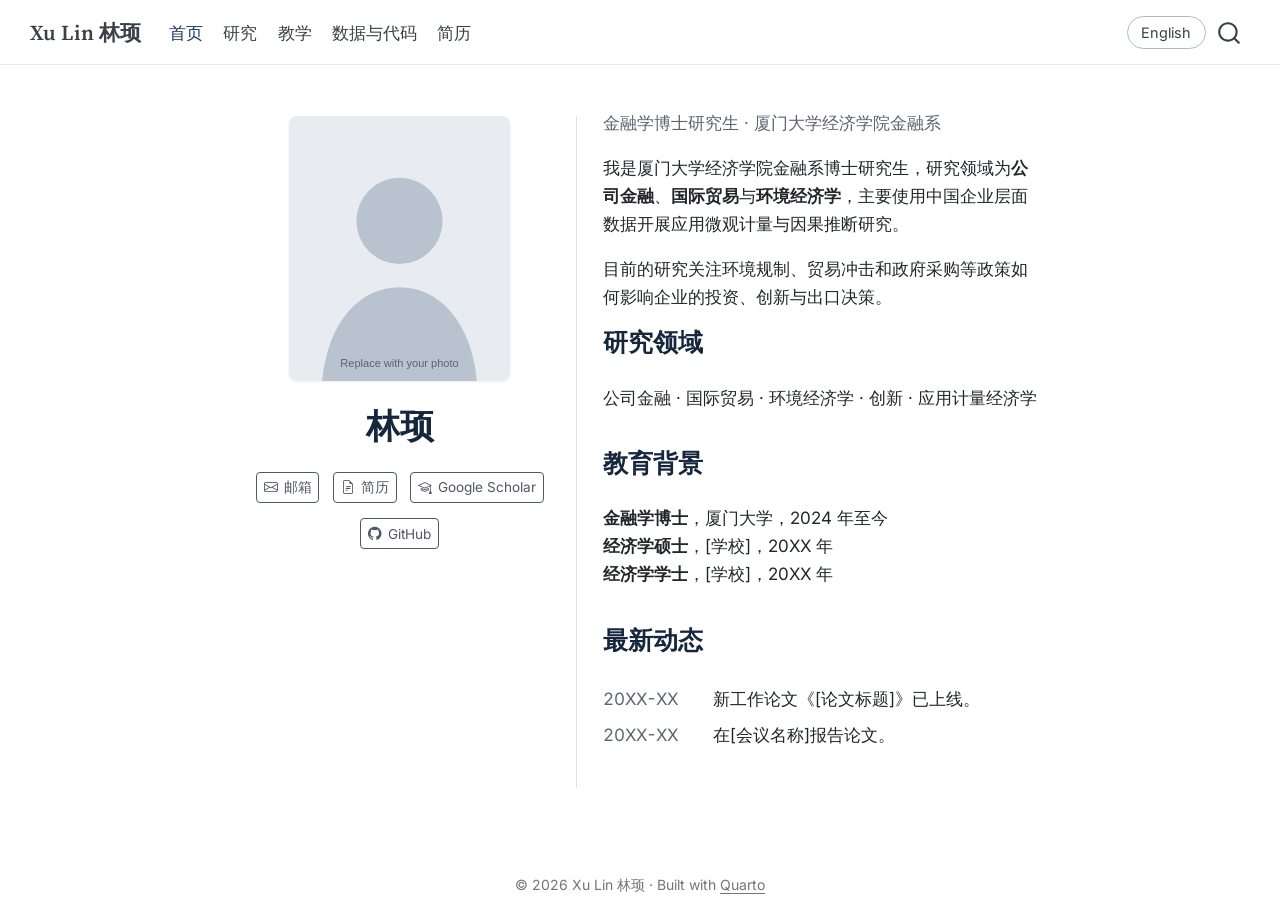
==== docs/zh/index.html @ 536146e5 "Initial version of personal academic website" ====
<!DOCTYPE html>
<html xmlns="http://www.w3.org/1999/xhtml" lang="zh-Hans" xml:lang="zh-Hans"><head>

<meta charset="utf-8">
<meta name="generator" content="quarto-1.7.32">

<meta name="viewport" content="width=device-width, initial-scale=1.0, user-scalable=yes">


<title>林顼 | 厦门大学金融系 – Xu Lin 林顼</title>
<style>
code{white-space: pre-wrap;}
span.smallcaps{font-variant: small-caps;}
div.columns{display: flex; gap: min(4vw, 1.5em);}
div.column{flex: auto; overflow-x: auto;}
div.hanging-indent{margin-left: 1.5em; text-indent: -1.5em;}
ul.task-list{list-style: none;}
ul.task-list li input[type="checkbox"] {
  width: 0.8em;
  margin: 0 0.8em 0.2em -1em; /* quarto-specific, see https://github.com/quarto-dev/quarto-cli/issues/4556 */ 
  vertical-align: middle;
}
</style>


<script src="../site_libs/quarto-nav/quarto-nav.js"></script>
<script src="../site_libs/quarto-nav/headroom.min.js"></script>
<script src="../site_libs/clipboard/clipboard.min.js"></script>
<script src="../site_libs/quarto-search/autocomplete.umd.js"></script>
<script src="../site_libs/quarto-search/fuse.min.js"></script>
<script src="../site_libs/quarto-search/quarto-search.js"></script>
<meta name="quarto:offset" content="../">
<link href="../images/favicon.svg" rel="icon" type="image/svg+xml">
<script src="../site_libs/quarto-html/quarto.js" type="module"></script>
<script src="../site_libs/quarto-html/tabsets/tabsets.js" type="module"></script>
<script src="../site_libs/quarto-html/popper.min.js"></script>
<script src="../site_libs/quarto-html/tippy.umd.min.js"></script>
<link href="../site_libs/quarto-html/tippy.css" rel="stylesheet">
<link href="../site_libs/quarto-html/quarto-syntax-highlighting-37eea08aefeeee20ff55810ff984fec1.css" rel="stylesheet" id="quarto-text-highlighting-styles">
<script src="../site_libs/bootstrap/bootstrap.min.js"></script>
<link href="../site_libs/bootstrap/bootstrap-icons.css" rel="stylesheet">
<link href="../site_libs/bootstrap/bootstrap-722d9819076e2d762ca7014f597d52ab.min.css" rel="stylesheet" append-hash="true" id="quarto-bootstrap" data-mode="light">
<script id="quarto-search-options" type="application/json">{
  "location": "navbar",
  "copy-button": false,
  "collapse-after": 3,
  "panel-placement": "end",
  "type": "overlay",
  "limit": 50,
  "keyboard-shortcut": [
    "f",
    "/",
    "s"
  ],
  "show-item-context": false,
  "language": {
    "search-no-results-text": "没有结果",
    "search-matching-documents-text": "匹配的文档",
    "search-copy-link-title": "复制搜索链接",
    "search-hide-matches-text": "隐藏其它匹配结果",
    "search-more-match-text": "更多匹配结果",
    "search-more-matches-text": "更多匹配结果",
    "search-clear-button-title": "清除",
    "search-text-placeholder": "",
    "search-detached-cancel-button-title": "取消",
    "search-submit-button-title": "提交",
    "search-label": "搜索"
  }
}</script>
<style>html{ scroll-behavior: smooth; }</style>


</head>

<body class="nav-fixed fullcontent quarto-light">

<div id="quarto-search-results"></div>
  <header id="quarto-header" class="headroom fixed-top">
    <nav class="navbar navbar-expand-lg " data-bs-theme="dark">
      <div class="navbar-container container-fluid">
      <div class="navbar-brand-container mx-auto">
    <a class="navbar-brand" href="../index.html">
    <span class="navbar-title">Xu Lin 林顼</span>
    </a>
  </div>
            <div id="quarto-search" class="" title="搜索"></div>
          <button class="navbar-toggler" type="button" data-bs-toggle="collapse" data-bs-target="#navbarCollapse" aria-controls="navbarCollapse" role="menu" aria-expanded="false" aria-label="展开或折叠导航栏" onclick="if (window.quartoToggleHeadroom) { window.quartoToggleHeadroom(); }">
  <span class="navbar-toggler-icon"></span>
</button>
          <div class="collapse navbar-collapse" id="navbarCollapse">
            <ul class="navbar-nav navbar-nav-scroll me-auto">
  <li class="nav-item">
    <a class="nav-link" href="../index.html"> 
<span class="menu-text">Home</span></a>
  </li>  
  <li class="nav-item">
    <a class="nav-link" href="../research.html"> 
<span class="menu-text">Research</span></a>
  </li>  
  <li class="nav-item">
    <a class="nav-link" href="../teaching.html"> 
<span class="menu-text">Teaching</span></a>
  </li>  
  <li class="nav-item">
    <a class="nav-link" href="../code.html"> 
<span class="menu-text">Data &amp; Code</span></a>
  </li>  
  <li class="nav-item">
    <a class="nav-link" href="../cv.html"> 
<span class="menu-text">CV</span></a>
  </li>  
  <li class="nav-item">
    <a class="nav-link active" href="../zh/index.html" aria-current="page"> 
<span class="menu-text">首页</span></a>
  </li>  
  <li class="nav-item">
    <a class="nav-link" href="../zh/research.html"> 
<span class="menu-text">研究</span></a>
  </li>  
  <li class="nav-item">
    <a class="nav-link" href="../zh/teaching.html"> 
<span class="menu-text">教学</span></a>
  </li>  
  <li class="nav-item">
    <a class="nav-link" href="../zh/code.html"> 
<span class="menu-text">数据与代码</span></a>
  </li>  
  <li class="nav-item">
    <a class="nav-link" href="../zh/cv.html"> 
<span class="menu-text">简历</span></a>
  </li>  
</ul>
            <ul class="navbar-nav navbar-nav-scroll ms-auto">
  <li class="nav-item">
    <a class="nav-link" href="../zh/index.html#lang-zh"> 
<span class="menu-text">中文</span></a>
  </li>  
  <li class="nav-item">
    <a class="nav-link" href="../index.html#lang-en"> 
<span class="menu-text">English</span></a>
  </li>  
</ul>
          </div> <!-- /navcollapse -->
            <div class="quarto-navbar-tools">
</div>
      </div> <!-- /container-fluid -->
    </nav>
</header>
<!-- content -->
<div id="quarto-content" class="quarto-container page-columns page-rows-contents page-layout-article page-navbar">
<!-- sidebar -->
<!-- margin-sidebar -->
    
<!-- main -->
<div class="quarto-about-trestles">
  <div class="about-entity">
    <img src="../images/profile.svg" class="about-image
  rectangle " style="width: 13em;">
<header id="title-block-header" class="quarto-title-block default">
<div class="quarto-title">
<h1 class="title">林顼</h1>
</div>
<div class="quarto-title-meta">
  </div>
</header>
    <div class="about-links">
  <a href="mailto:your-email@stu.xmu.edu.cn" class="about-link" rel="" target="">
    <i class="bi bi-envelope"></i>
     <span class="about-link-text">邮箱</span>
  </a>
  <a href="/../files/cv-zh.pdf" class="about-link" rel="" target="">
    <i class="bi bi-file-earmark-text"></i>
     <span class="about-link-text">简历</span>
  </a>
  <a href="https://scholar.google.com/" class="about-link" rel="" target="">
    <i class="bi bi-mortarboard"></i>
     <span class="about-link-text">Google Scholar</span>
  </a>
  <a href="https://github.com/" class="about-link" rel="" target="">
    <i class="bi bi-github"></i>
     <span class="about-link-text">GitHub</span>
  </a>
</div>
  </div>
  <div class="about-contents"><main class="content" id="quarto-document-content">
<div class="role">
<p>金融学博士研究生 · 厦门大学经济学院金融系</p>
</div>
<p>我是厦门大学经济学院金融系博士研究生，研究领域为<strong>公司金融</strong>、<strong>国际贸易</strong>与<strong>环境经济学</strong>，主要使用中国企业层面数据开展应用微观计量与因果推断研究。</p>
<!-- 用两三句话介绍你的研究问题和方法。下面是写法示例，可以直接改。 -->
<p>目前的研究关注环境规制、贸易冲击和政府采购等政策如何影响企业的投资、创新与出口决策。</p>
<section id="研究领域" class="level2">
<h2 data-anchor-id="研究领域">研究领域</h2>
<p>公司金融 · 国际贸易 · 环境经济学 · 创新 · 应用计量经济学</p>
</section>
<section id="教育背景" class="level2">
<h2 data-anchor-id="教育背景">教育背景</h2>
<p><strong>金融学博士</strong>，厦门大学，2024 年至今<br>
<strong>经济学硕士</strong>，[学校]，20XX 年<br>
<strong>经济学学士</strong>，[学校]，20XX 年</p>
</section>
<section id="最新动态" class="level2 news">
<h2 data-anchor-id="最新动态">最新动态</h2>
<ul>
<li><span class="date">20XX-XX</span> 新工作论文《[论文标题]》已上线。</li>
<li><span class="date">20XX-XX</span> 在[会议名称]报告论文。</li>
</ul>
</section>


</main></div>
</div>
 <!-- /main -->
<script>
// 语言切换：把「中文 / English」按钮指向当前页面的另一语言版本
// 例：/research.html <-> /zh/research.html
// 按钮的 href 保留 #lang-zh / #lang-en 标记，供 styles.scss 识别；目标页面会忽略这个标记。
(function () {
  var m = window.location.pathname.match(/^(.*?\/)(zh\/)?([^\/]*)$/);
  if (!m) return;
  var base = m[1], page = m[3] || "index.html";
  document.querySelectorAll('.navbar a.nav-link[href*="#lang-zh"]').forEach(function (a) {
    a.href = base + "zh/" + page + "#lang-zh"; a.title = "中文版"; a.lang = "zh";
  });
  document.querySelectorAll('.navbar a.nav-link[href*="#lang-en"]').forEach(function (a) {
    a.href = base + page + "#lang-en"; a.title = "English version"; a.lang = "en";
  });
})();
</script>
<script id="quarto-html-after-body" type="application/javascript">
  window.document.addEventListener("DOMContentLoaded", function (event) {
    const isCodeAnnotation = (el) => {
      for (const clz of el.classList) {
        if (clz.startsWith('code-annotation-')) {                     
          return true;
        }
      }
      return false;
    }
    const onCopySuccess = function(e) {
      // button target
      const button = e.trigger;
      // don't keep focus
      button.blur();
      // flash "checked"
      button.classList.add('code-copy-button-checked');
      var currentTitle = button.getAttribute("title");
      button.setAttribute("title", "已复制");
      let tooltip;
      if (window.bootstrap) {
        button.setAttribute("data-bs-toggle", "tooltip");
        button.setAttribute("data-bs-placement", "left");
        button.setAttribute("data-bs-title", "已复制");
        tooltip = new bootstrap.Tooltip(button, 
          { trigger: "manual", 
            customClass: "code-copy-button-tooltip",
            offset: [0, -8]});
        tooltip.show();    
      }
      setTimeout(function() {
        if (tooltip) {
          tooltip.hide();
          button.removeAttribute("data-bs-title");
          button.removeAttribute("data-bs-toggle");
          button.removeAttribute("data-bs-placement");
        }
        button.setAttribute("title", currentTitle);
        button.classList.remove('code-copy-button-checked');
      }, 1000);
      // clear code selection
      e.clearSelection();
    }
    const getTextToCopy = function(trigger) {
        const codeEl = trigger.previousElementSibling.cloneNode(true);
        for (const childEl of codeEl.children) {
          if (isCodeAnnotation(childEl)) {
            childEl.remove();
          }
        }
        return codeEl.innerText;
    }
    const clipboard = new window.ClipboardJS('.code-copy-button:not([data-in-quarto-modal])', {
      text: getTextToCopy
    });
    clipboard.on('success', onCopySuccess);
    if (window.document.getElementById('quarto-embedded-source-code-modal')) {
      const clipboardModal = new window.ClipboardJS('.code-copy-button[data-in-quarto-modal]', {
        text: getTextToCopy,
        container: window.document.getElementById('quarto-embedded-source-code-modal')
      });
      clipboardModal.on('success', onCopySuccess);
    }
      var localhostRegex = new RegExp(/^(?:http|https):\/\/localhost\:?[0-9]*\//);
      var mailtoRegex = new RegExp(/^mailto:/);
        var filterRegex = new RegExp('/' + window.location.host + '/');
      var isInternal = (href) => {
          return filterRegex.test(href) || localhostRegex.test(href) || mailtoRegex.test(href);
      }
      // Inspect non-navigation links and adorn them if external
     var links = window.document.querySelectorAll('a[href]:not(.nav-link):not(.navbar-brand):not(.toc-action):not(.sidebar-link):not(.sidebar-item-toggle):not(.pagination-link):not(.no-external):not([aria-hidden]):not(.dropdown-item):not(.quarto-navigation-tool):not(.about-link)');
      for (var i=0; i<links.length; i++) {
        const link = links[i];
        if (!isInternal(link.href)) {
          // undo the damage that might have been done by quarto-nav.js in the case of
          // links that we want to consider external
          if (link.dataset.originalHref !== undefined) {
            link.href = link.dataset.originalHref;
          }
        }
      }
    function tippyHover(el, contentFn, onTriggerFn, onUntriggerFn) {
      const config = {
        allowHTML: true,
        maxWidth: 500,
        delay: 100,
        arrow: false,
        appendTo: function(el) {
            return el.parentElement;
        },
        interactive: true,
        interactiveBorder: 10,
        theme: 'quarto',
        placement: 'bottom-start',
      };
      if (contentFn) {
        config.content = contentFn;
      }
      if (onTriggerFn) {
        config.onTrigger = onTriggerFn;
      }
      if (onUntriggerFn) {
        config.onUntrigger = onUntriggerFn;
      }
      window.tippy(el, config); 
    }
    const noterefs = window.document.querySelectorAll('a[role="doc-noteref"]');
    for (var i=0; i<noterefs.length; i++) {
      const ref = noterefs[i];
      tippyHover(ref, function() {
        // use id or data attribute instead here
        let href = ref.getAttribute('data-footnote-href') || ref.getAttribute('href');
        try { href = new URL(href).hash; } catch {}
        const id = href.replace(/^#\/?/, "");
        const note = window.document.getElementById(id);
        if (note) {
          return note.innerHTML;
        } else {
          return "";
        }
      });
    }
    const xrefs = window.document.querySelectorAll('a.quarto-xref');
    const processXRef = (id, note) => {
      // Strip column container classes
      const stripColumnClz = (el) => {
        el.classList.remove("page-full", "page-columns");
        if (el.children) {
          for (const child of el.children) {
            stripColumnClz(child);
          }
        }
      }
      stripColumnClz(note)
      if (id === null || id.startsWith('sec-')) {
        // Special case sections, only their first couple elements
        const container = document.createElement("div");
        if (note.children && note.children.length > 2) {
          container.appendChild(note.children[0].cloneNode(true));
          for (let i = 1; i < note.children.length; i++) {
            const child = note.children[i];
            if (child.tagName === "P" && child.innerText === "") {
              continue;
            } else {
              container.appendChild(child.cloneNode(true));
              break;
            }
          }
          if (window.Quarto?.typesetMath) {
            window.Quarto.typesetMath(container);
          }
          return container.innerHTML
        } else {
          if (window.Quarto?.typesetMath) {
            window.Quarto.typesetMath(note);
          }
          return note.innerHTML;
        }
      } else {
        // Remove any anchor links if they are present
        const anchorLink = note.querySelector('a.anchorjs-link');
        if (anchorLink) {
          anchorLink.remove();
        }
        if (window.Quarto?.typesetMath) {
          window.Quarto.typesetMath(note);
        }
        if (note.classList.contains("callout")) {
          return note.outerHTML;
        } else {
          return note.innerHTML;
        }
      }
    }
    for (var i=0; i<xrefs.length; i++) {
      const xref = xrefs[i];
      tippyHover(xref, undefined, function(instance) {
        instance.disable();
        let url = xref.getAttribute('href');
        let hash = undefined; 
        if (url.startsWith('#')) {
          hash = url;
        } else {
          try { hash = new URL(url).hash; } catch {}
        }
        if (hash) {
          const id = hash.replace(/^#\/?/, "");
          const note = window.document.getElementById(id);
          if (note !== null) {
            try {
              const html = processXRef(id, note.cloneNode(true));
              instance.setContent(html);
            } finally {
              instance.enable();
              instance.show();
            }
          } else {
            // See if we can fetch this
            fetch(url.split('#')[0])
            .then(res => res.text())
            .then(html => {
              const parser = new DOMParser();
              const htmlDoc = parser.parseFromString(html, "text/html");
              const note = htmlDoc.getElementById(id);
              if (note !== null) {
                const html = processXRef(id, note);
                instance.setContent(html);
              } 
            }).finally(() => {
              instance.enable();
              instance.show();
            });
          }
        } else {
          // See if we can fetch a full url (with no hash to target)
          // This is a special case and we should probably do some content thinning / targeting
          fetch(url)
          .then(res => res.text())
          .then(html => {
            const parser = new DOMParser();
            const htmlDoc = parser.parseFromString(html, "text/html");
            const note = htmlDoc.querySelector('main.content');
            if (note !== null) {
              // This should only happen for chapter cross references
              // (since there is no id in the URL)
              // remove the first header
              if (note.children.length > 0 && note.children[0].tagName === "HEADER") {
                note.children[0].remove();
              }
              const html = processXRef(null, note);
              instance.setContent(html);
            } 
          }).finally(() => {
            instance.enable();
            instance.show();
          });
        }
      }, function(instance) {
      });
    }
        let selectedAnnoteEl;
        const selectorForAnnotation = ( cell, annotation) => {
          let cellAttr = 'data-code-cell="' + cell + '"';
          let lineAttr = 'data-code-annotation="' +  annotation + '"';
          const selector = 'span[' + cellAttr + '][' + lineAttr + ']';
          return selector;
        }
        const selectCodeLines = (annoteEl) => {
          const doc = window.document;
          const targetCell = annoteEl.getAttribute("data-target-cell");
          const targetAnnotation = annoteEl.getAttribute("data-target-annotation");
          const annoteSpan = window.document.querySelector(selectorForAnnotation(targetCell, targetAnnotation));
          const lines = annoteSpan.getAttribute("data-code-lines").split(",");
          const lineIds = lines.map((line) => {
            return targetCell + "-" + line;
          })
          let top = null;
          let height = null;
          let parent = null;
          if (lineIds.length > 0) {
              //compute the position of the single el (top and bottom and make a div)
              const el = window.document.getElementById(lineIds[0]);
              top = el.offsetTop;
              height = el.offsetHeight;
              parent = el.parentElement.parentElement;
            if (lineIds.length > 1) {
              const lastEl = window.document.getElementById(lineIds[lineIds.length - 1]);
              const bottom = lastEl.offsetTop + lastEl.offsetHeight;
              height = bottom - top;
            }
            if (top !== null && height !== null && parent !== null) {
              // cook up a div (if necessary) and position it 
              let div = window.document.getElementById("code-annotation-line-highlight");
              if (div === null) {
                div = window.document.createElement("div");
                div.setAttribute("id", "code-annotation-line-highlight");
                div.style.position = 'absolute';
                parent.appendChild(div);
              }
              div.style.top = top - 2 + "px";
              div.style.height = height + 4 + "px";
              div.style.left = 0;
              let gutterDiv = window.document.getElementById("code-annotation-line-highlight-gutter");
              if (gutterDiv === null) {
                gutterDiv = window.document.createElement("div");
                gutterDiv.setAttribute("id", "code-annotation-line-highlight-gutter");
                gutterDiv.style.position = 'absolute';
                const codeCell = window.document.getElementById(targetCell);
                const gutter = codeCell.querySelector('.code-annotation-gutter');
                gutter.appendChild(gutterDiv);
              }
              gutterDiv.style.top = top - 2 + "px";
              gutterDiv.style.height = height + 4 + "px";
            }
            selectedAnnoteEl = annoteEl;
          }
        };
        const unselectCodeLines = () => {
          const elementsIds = ["code-annotation-line-highlight", "code-annotation-line-highlight-gutter"];
          elementsIds.forEach((elId) => {
            const div = window.document.getElementById(elId);
            if (div) {
              div.remove();
            }
          });
          selectedAnnoteEl = undefined;
        };
          // Handle positioning of the toggle
      window.addEventListener(
        "resize",
        throttle(() => {
          elRect = undefined;
          if (selectedAnnoteEl) {
            selectCodeLines(selectedAnnoteEl);
          }
        }, 10)
      );
      function throttle(fn, ms) {
      let throttle = false;
      let timer;
        return (...args) => {
          if(!throttle) { // first call gets through
              fn.apply(this, args);
              throttle = true;
          } else { // all the others get throttled
              if(timer) clearTimeout(timer); // cancel #2
              timer = setTimeout(() => {
                fn.apply(this, args);
                timer = throttle = false;
              }, ms);
          }
        };
      }
        // Attach click handler to the DT
        const annoteDls = window.document.querySelectorAll('dt[data-target-cell]');
        for (const annoteDlNode of annoteDls) {
          annoteDlNode.addEventListener('click', (event) => {
            const clickedEl = event.target;
            if (clickedEl !== selectedAnnoteEl) {
              unselectCodeLines();
              const activeEl = window.document.querySelector('dt[data-target-cell].code-annotation-active');
              if (activeEl) {
                activeEl.classList.remove('code-annotation-active');
              }
              selectCodeLines(clickedEl);
              clickedEl.classList.add('code-annotation-active');
            } else {
              // Unselect the line
              unselectCodeLines();
              clickedEl.classList.remove('code-annotation-active');
            }
          });
        }
    const findCites = (el) => {
      const parentEl = el.parentElement;
      if (parentEl) {
        const cites = parentEl.dataset.cites;
        if (cites) {
          return {
            el,
            cites: cites.split(' ')
          };
        } else {
          return findCites(el.parentElement)
        }
      } else {
        return undefined;
      }
    };
    var bibliorefs = window.document.querySelectorAll('a[role="doc-biblioref"]');
    for (var i=0; i<bibliorefs.length; i++) {
      const ref = bibliorefs[i];
      const citeInfo = findCites(ref);
      if (citeInfo) {
        tippyHover(citeInfo.el, function() {
          var popup = window.document.createElement('div');
          citeInfo.cites.forEach(function(cite) {
            var citeDiv = window.document.createElement('div');
            citeDiv.classList.add('hanging-indent');
            citeDiv.classList.add('csl-entry');
            var biblioDiv = window.document.getElementById('ref-' + cite);
            if (biblioDiv) {
              citeDiv.innerHTML = biblioDiv.innerHTML;
            }
            popup.appendChild(citeDiv);
          });
          return popup.innerHTML;
        });
      }
    }
  });
  </script>
</div> <!-- /content -->
<footer class="footer">
  <div class="nav-footer">
    <div class="nav-footer-left">
      &nbsp;
    </div>   
    <div class="nav-footer-center">
<p>© 2026 Xu Lin 林顼 · Built with <a href="https://quarto.org">Quarto</a></p>
</div>
    <div class="nav-footer-right">
      &nbsp;
    </div>
  </div>
</footer>




<script src="../site_libs/quarto-html/zenscroll-min.js"></script>
</body></html>
---- docs/site_libs/quarto-html/tippy.css ----
.tippy-box[data-animation=fade][data-state=hidden]{opacity:0}[data-tippy-root]{max-width:calc(100vw - 10px)}.tippy-box{position:relative;background-color:#333;color:#fff;border-radius:4px;font-size:14px;line-height:1.4;white-space:normal;outline:0;transition-property:transform,visibility,opacity}.tippy-box[data-placement^=top]>.tippy-arrow{bottom:0}.tippy-box[data-placement^=top]>.tippy-arrow:before{bottom:-7px;left:0;border-width:8px 8px 0;border-top-color:initial;transform-origin:center top}.tippy-box[data-placement^=bottom]>.tippy-arrow{top:0}.tippy-box[data-placement^=bottom]>.tippy-arrow:before{top:-7px;left:0;border-width:0 8px 8px;border-bottom-color:initial;transform-origin:center bottom}.tippy-box[data-placement^=left]>.tippy-arrow{right:0}.tippy-box[data-placement^=left]>.tippy-arrow:before{border-width:8px 0 8px 8px;border-left-color:initial;right:-7px;transform-origin:center left}.tippy-box[data-placement^=right]>.tippy-arrow{left:0}.tippy-box[data-placement^=right]>.tippy-arrow:before{left:-7px;border-width:8px 8px 8px 0;border-right-color:initial;transform-origin:center right}.tippy-box[data-inertia][data-state=visible]{transition-timing-function:cubic-bezier(.54,1.5,.38,1.11)}.tippy-arrow{width:16px;height:16px;color:#333}.tippy-arrow:before{content:"";position:absolute;border-color:transparent;border-style:solid}.tippy-content{position:relative;padding:5px 9px;z-index:1}
---- docs/site_libs/quarto-html/quarto-syntax-highlighting-37eea08aefeeee20ff55810ff984fec1.css ----
/* quarto syntax highlight colors */
:root {
  --quarto-hl-ot-color: #003B4F;
  --quarto-hl-at-color: #657422;
  --quarto-hl-ss-color: #20794D;
  --quarto-hl-an-color: #5E5E5E;
  --quarto-hl-fu-color: #4758AB;
  --quarto-hl-st-color: #20794D;
  --quarto-hl-cf-color: #003B4F;
  --quarto-hl-op-color: #5E5E5E;
  --quarto-hl-er-color: #AD0000;
  --quarto-hl-bn-color: #AD0000;
  --quarto-hl-al-color: #AD0000;
  --quarto-hl-va-color: #111111;
  --quarto-hl-bu-color: inherit;
  --quarto-hl-ex-color: inherit;
  --quarto-hl-pp-color: #AD0000;
  --quarto-hl-in-color: #5E5E5E;
  --quarto-hl-vs-color: #20794D;
  --quarto-hl-wa-color: #5E5E5E;
  --quarto-hl-do-color: #5E5E5E;
  --quarto-hl-im-color: #00769E;
  --quarto-hl-ch-color: #20794D;
  --quarto-hl-dt-color: #AD0000;
  --quarto-hl-fl-color: #AD0000;
  --quarto-hl-co-color: #5E5E5E;
  --quarto-hl-cv-color: #5E5E5E;
  --quarto-hl-cn-color: #8f5902;
  --quarto-hl-sc-color: #5E5E5E;
  --quarto-hl-dv-color: #AD0000;
  --quarto-hl-kw-color: #003B4F;
}

/* other quarto variables */
:root {
  --quarto-font-monospace: SFMono-Regular, Menlo, Monaco, Consolas, "Liberation Mono", "Courier New", monospace;
}

/* syntax highlight based on Pandoc's rules */
pre > code.sourceCode > span {
  color: #003B4F;
}

code.sourceCode > span {
  color: #003B4F;
}

div.sourceCode,
div.sourceCode pre.sourceCode {
  color: #003B4F;
}

/* Normal */
code span {
  color: #003B4F;
}

/* Alert */
code span.al {
  color: #AD0000;
  font-style: inherit;
}

/* Annotation */
code span.an {
  color: #5E5E5E;
  font-style: inherit;
}

/* Attribute */
code span.at {
  color: #657422;
  font-style: inherit;
}

/* BaseN */
code span.bn {
  color: #AD0000;
  font-style: inherit;
}

/* BuiltIn */
code span.bu {
  font-style: inherit;
}

/* ControlFlow */
code span.cf {
  color: #003B4F;
  font-weight: bold;
  font-style: inherit;
}

/* Char */
code span.ch {
  color: #20794D;
  font-style: inherit;
}

/* Constant */
code span.cn {
  color: #8f5902;
  font-style: inherit;
}

/* Comment */
code span.co {
  color: #5E5E5E;
  font-style: inherit;
}

/* CommentVar */
code span.cv {
  color: #5E5E5E;
  font-style: italic;
}

/* Documentation */
code span.do {
  color: #5E5E5E;
  font-style: italic;
}

/* DataType */
code span.dt {
  color: #AD0000;
  font-style: inherit;
}

/* DecVal */
code span.dv {
  color: #AD0000;
  font-style: inherit;
}

/* Error */
code span.er {
  color: #AD0000;
  font-style: inherit;
}

/* Extension */
code span.ex {
  font-style: inherit;
}

/* Float */
code span.fl {
  color: #AD0000;
  font-style: inherit;
}

/* Function */
code span.fu {
  color: #4758AB;
  font-style: inherit;
}

/* Import */
code span.im {
  color: #00769E;
  font-style: inherit;
}

/* Information */
code span.in {
  color: #5E5E5E;
  font-style: inherit;
}

/* Keyword */
code span.kw {
  color: #003B4F;
  font-weight: bold;
  font-style: inherit;
}

/* Operator */
code span.op {
  color: #5E5E5E;
  font-style: inherit;
}

/* Other */
code span.ot {
  color: #003B4F;
  font-style: inherit;
}

/* Preprocessor */
code span.pp {
  color: #AD0000;
  font-style: inherit;
}

/* SpecialChar */
code span.sc {
  color: #5E5E5E;
  font-style: inherit;
}

/* SpecialString */
code span.ss {
  color: #20794D;
  font-style: inherit;
}

/* String */
code span.st {
  color: #20794D;
  font-style: inherit;
}

/* Variable */
code span.va {
  color: #111111;
  font-style: inherit;
}

/* VerbatimString */
code span.vs {
  color: #20794D;
  font-style: inherit;
}

/* Warning */
code span.wa {
  color: #5E5E5E;
  font-style: italic;
}

.prevent-inlining {
  content: "</";
}

/*# sourceMappingURL=27d3d809615f7771493d095567f04340.css.map */
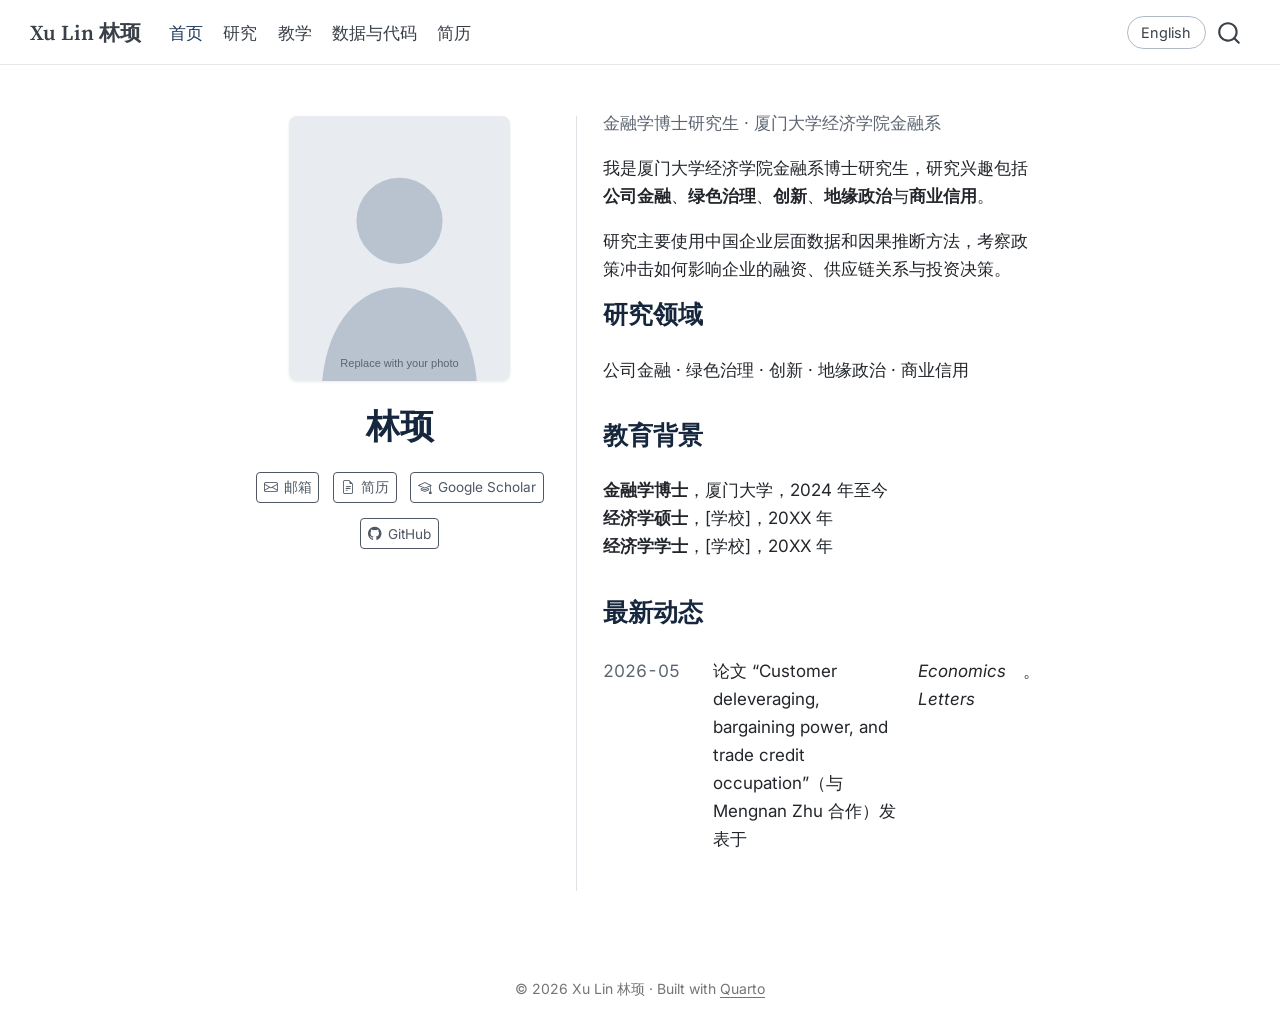
==== commit cf3abccc: "Add Economics Letters publication and update research interests" ====
--- a/docs/zh/index.html
+++ b/docs/zh/index.html
@@ -176,7 +176,7 @@
     <i class="bi bi-mortarboard"></i>
      <span class="about-link-text">Google Scholar</span>
   </a>
-  <a href="https://github.com/" class="about-link" rel="" target="">
+  <a href="https://github.com/linixity" class="about-link" rel="" target="">
     <i class="bi bi-github"></i>
      <span class="about-link-text">GitHub</span>
   </a>
@@ -186,12 +186,12 @@
 <div class="role">
 <p>金融学博士研究生 · 厦门大学经济学院金融系</p>
 </div>
-<p>我是厦门大学经济学院金融系博士研究生，研究领域为<strong>公司金融</strong>、<strong>国际贸易</strong>与<strong>环境经济学</strong>，主要使用中国企业层面数据开展应用微观计量与因果推断研究。</p>
+<p>我是厦门大学经济学院金融系博士研究生，研究兴趣包括<strong>公司金融</strong>、<strong>绿色治理</strong>、<strong>创新</strong>、<strong>地缘政治</strong>与<strong>商业信用</strong>。</p>
 <!-- 用两三句话介绍你的研究问题和方法。下面是写法示例，可以直接改。 -->
-<p>目前的研究关注环境规制、贸易冲击和政府采购等政策如何影响企业的投资、创新与出口决策。</p>
+<p>研究主要使用中国企业层面数据和因果推断方法，考察政策冲击如何影响企业的融资、供应链关系与投资决策。</p>
 <section id="研究领域" class="level2">
 <h2 data-anchor-id="研究领域">研究领域</h2>
-<p>公司金融 · 国际贸易 · 环境经济学 · 创新 · 应用计量经济学</p>
+<p>公司金融 · 绿色治理 · 创新 · 地缘政治 · 商业信用</p>
 </section>
 <section id="教育背景" class="level2">
 <h2 data-anchor-id="教育背景">教育背景</h2>
@@ -202,8 +202,7 @@
 <section id="最新动态" class="level2 news">
 <h2 data-anchor-id="最新动态">最新动态</h2>
 <ul>
-<li><span class="date">20XX-XX</span> 新工作论文《[论文标题]》已上线。</li>
-<li><span class="date">20XX-XX</span> 在[会议名称]报告论文。</li>
+<li><span class="date">2026-05</span> 论文 “Customer deleveraging, bargaining power, and trade credit occupation”（与 Mengnan Zhu 合作）发表于 <em>Economics Letters</em>。</li>
 </ul>
 </section>
 
@@ -292,7 +291,7 @@
     }
       var localhostRegex = new RegExp(/^(?:http|https):\/\/localhost\:?[0-9]*\//);
       var mailtoRegex = new RegExp(/^mailto:/);
-        var filterRegex = new RegExp('/' + window.location.host + '/');
+        var filterRegex = new RegExp("https:\/\/linixity\.github\.io");
       var isInternal = (href) => {
           return filterRegex.test(href) || localhostRegex.test(href) || mailtoRegex.test(href);
       }
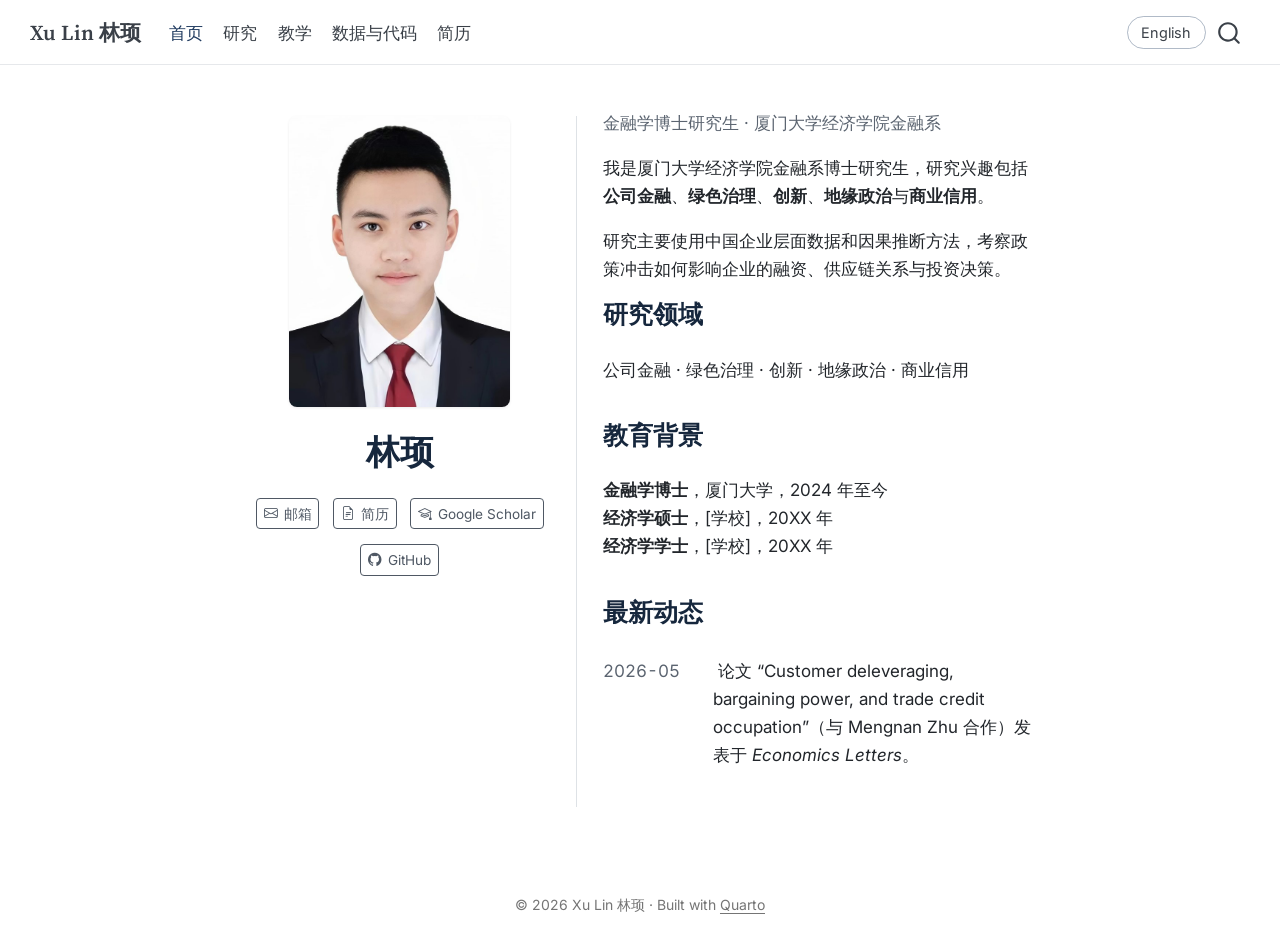
==== commit a5aaf9a5: "Add profile photo, email, and fix news layout" ====
--- a/docs/zh/index.html
+++ b/docs/zh/index.html
@@ -39,7 +39,7 @@
 <link href="../site_libs/quarto-html/quarto-syntax-highlighting-37eea08aefeeee20ff55810ff984fec1.css" rel="stylesheet" id="quarto-text-highlighting-styles">
 <script src="../site_libs/bootstrap/bootstrap.min.js"></script>
 <link href="../site_libs/bootstrap/bootstrap-icons.css" rel="stylesheet">
-<link href="../site_libs/bootstrap/bootstrap-722d9819076e2d762ca7014f597d52ab.min.css" rel="stylesheet" append-hash="true" id="quarto-bootstrap" data-mode="light">
+<link href="../site_libs/bootstrap/bootstrap-3d5f1d3b222dee1b0be355c22443f136.min.css" rel="stylesheet" append-hash="true" id="quarto-bootstrap" data-mode="light">
 <script id="quarto-search-options" type="application/json">{
   "location": "navbar",
   "copy-button": false,
@@ -154,7 +154,7 @@
 <!-- main -->
 <div class="quarto-about-trestles">
   <div class="about-entity">
-    <img src="../images/profile.svg" class="about-image
+    <img src="../images/profile.jpg" class="about-image
   rectangle " style="width: 13em;">
 <header id="title-block-header" class="quarto-title-block default">
 <div class="quarto-title">
@@ -164,7 +164,7 @@
   </div>
 </header>
     <div class="about-links">
-  <a href="mailto:your-email@stu.xmu.edu.cn" class="about-link" rel="" target="">
+  <a href="mailto:15606089705@163.com" class="about-link" rel="" target="">
     <i class="bi bi-envelope"></i>
      <span class="about-link-text">邮箱</span>
   </a>
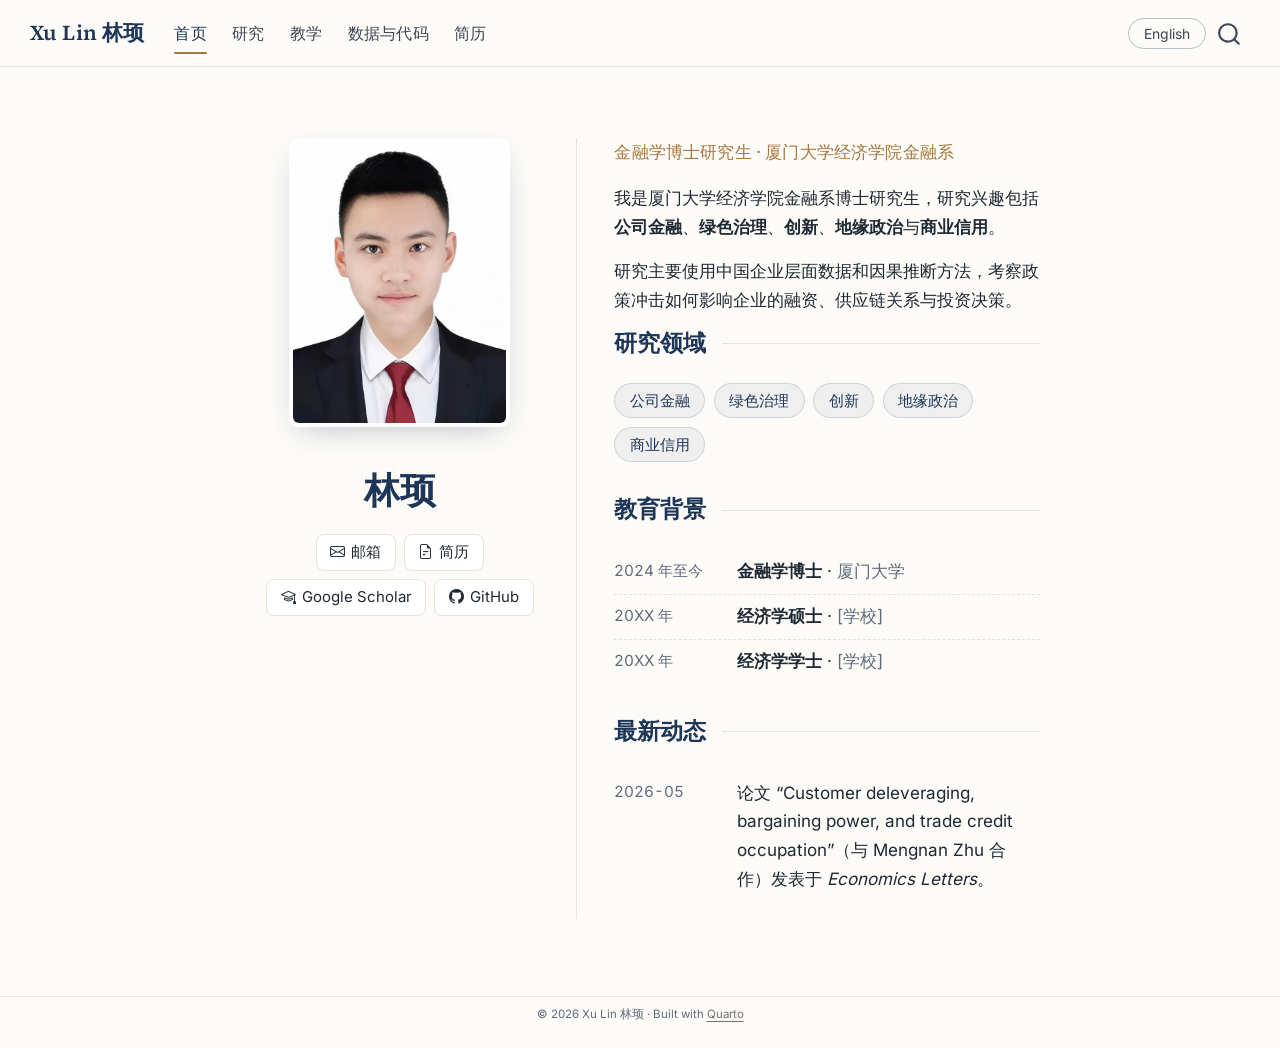
==== commit dd1fb931: "Redesign: typography, self-hosted fonts, tags, timeline, publication card" ====
--- a/docs/zh/index.html
+++ b/docs/zh/index.html
@@ -39,7 +39,7 @@
 <link href="../site_libs/quarto-html/quarto-syntax-highlighting-37eea08aefeeee20ff55810ff984fec1.css" rel="stylesheet" id="quarto-text-highlighting-styles">
 <script src="../site_libs/bootstrap/bootstrap.min.js"></script>
 <link href="../site_libs/bootstrap/bootstrap-icons.css" rel="stylesheet">
-<link href="../site_libs/bootstrap/bootstrap-3d5f1d3b222dee1b0be355c22443f136.min.css" rel="stylesheet" append-hash="true" id="quarto-bootstrap" data-mode="light">
+<link href="../site_libs/bootstrap/bootstrap-1c0b671b7806911411376e25a3329b81.min.css" rel="stylesheet" append-hash="true" id="quarto-bootstrap" data-mode="light">
 <script id="quarto-search-options" type="application/json">{
   "location": "navbar",
   "copy-button": false,
@@ -191,22 +191,30 @@
 <p>研究主要使用中国企业层面数据和因果推断方法，考察政策冲击如何影响企业的融资、供应链关系与投资决策。</p>
 <section id="研究领域" class="level2">
 <h2 data-anchor-id="研究领域">研究领域</h2>
-<p>公司金融 · 绿色治理 · 创新 · 地缘政治 · 商业信用</p>
+<div class="tags">
+<p><span class="tag">公司金融</span> <span class="tag">绿色治理</span> <span class="tag">创新</span> <span class="tag">地缘政治</span> <span class="tag">商业信用</span></p>
+</div>
 </section>
 <section id="教育背景" class="level2">
 <h2 data-anchor-id="教育背景">教育背景</h2>
-<p><strong>金融学博士</strong>，厦门大学，2024 年至今<br>
-<strong>经济学硕士</strong>，[学校]，20XX 年<br>
-<strong>经济学学士</strong>，[学校]，20XX 年</p>
+<div class="timeline">
+<ul>
+<li><span class="date">2024 年至今</span> <strong>金融学博士</strong> · <span class="inst">厦门大学</span></li>
+<li><span class="date">20XX 年</span> <strong>经济学硕士</strong> · <span class="inst">[学校]</span></li>
+<li><span class="date">20XX 年</span> <strong>经济学学士</strong> · <span class="inst">[学校]</span></li>
+</ul>
+</div>
 </section>
-<section id="最新动态" class="level2 news">
+<section id="最新动态" class="level2">
 <h2 data-anchor-id="最新动态">最新动态</h2>
+<div class="news">
 <ul>
 <li><span class="date">2026-05</span> 论文 “Customer deleveraging, bargaining power, and trade credit occupation”（与 Mengnan Zhu 合作）发表于 <em>Economics Letters</em>。</li>
 </ul>
+</div>
+
+
 </section>
-
-
 </main></div>
 </div>
  <!-- /main -->
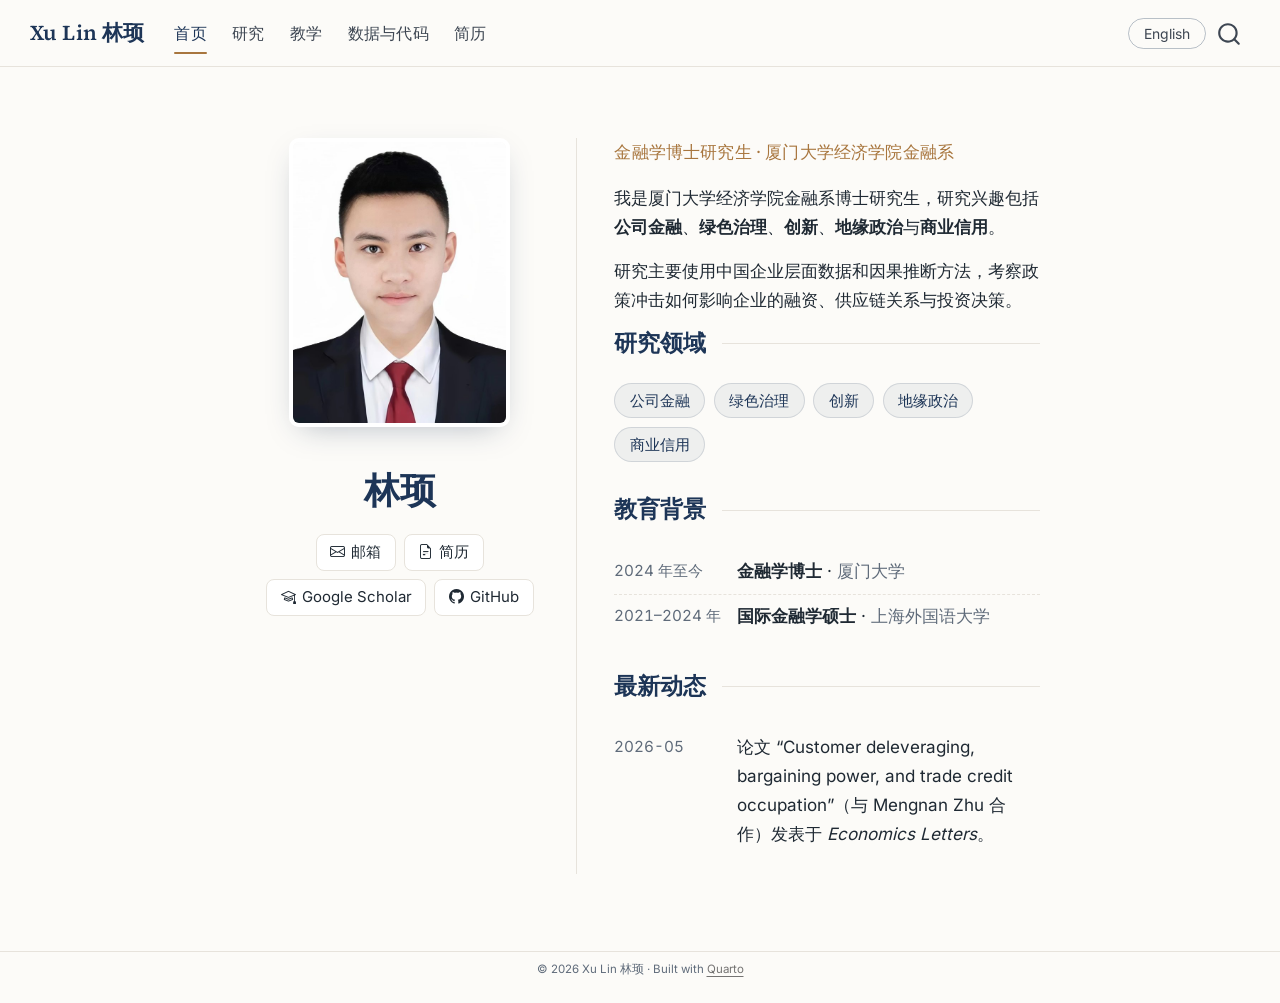
==== commit 6c9819f0: "Update education: SISU master's degree" ====
--- a/docs/zh/index.html
+++ b/docs/zh/index.html
@@ -200,8 +200,7 @@
 <div class="timeline">
 <ul>
 <li><span class="date">2024 年至今</span> <strong>金融学博士</strong> · <span class="inst">厦门大学</span></li>
-<li><span class="date">20XX 年</span> <strong>经济学硕士</strong> · <span class="inst">[学校]</span></li>
-<li><span class="date">20XX 年</span> <strong>经济学学士</strong> · <span class="inst">[学校]</span></li>
+<li><span class="date">2021–2024 年</span> <strong>国际金融学硕士</strong> · <span class="inst">上海外国语大学</span></li>
 </ul>
 </div>
 </section>
